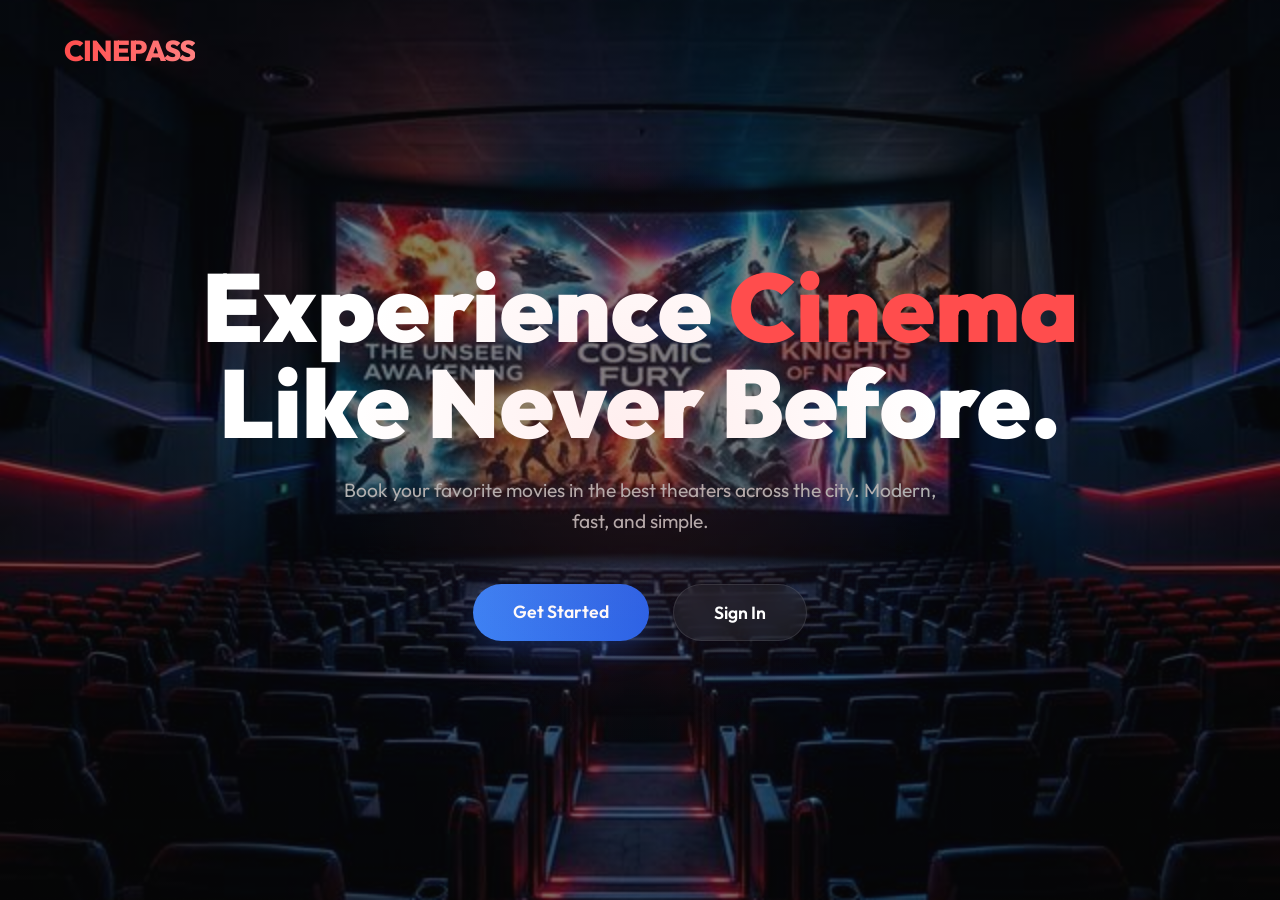
==== frontend/home.html @ 852bf5f3 "Implement premium Movie Home Page and fix bcrypt password length limit" ====
<!DOCTYPE html>
<html lang="en">
<head>
    <meta charset="UTF-8">
    <meta name="viewport" content="width=device-width, initial-scale=1.0">
    <title>Home | CinePass</title>
    <link rel="preconnect" href="https://fonts.googleapis.com">
    <link rel="preconnect" href="https://fonts.gstatic.com" crossorigin>
    <link href="https://fonts.googleapis.com/css2?family=Outfit:wght@400;600;800;900&display=swap" rel="stylesheet">
    <link rel="stylesheet" href="styles.css">
    <style>
        .home-container {
            padding: 2rem 5%;
            margin-top: 80px;
        }
        .main-banner {
            width: 100%;
            height: 450px;
            border-radius: 24px;
            background: linear-gradient(rgba(0,0,0,0.3), rgba(0,0,0,0.7)), url('movie_hero_background_1774341535035.png');
            background-size: cover;
            background-position: center;
            display: flex;
            flex-direction: column;
            justify-content: flex-end;
            padding: 3rem;
            margin-bottom: 3rem;
            box-shadow: 0 20px 50px rgba(0,0,0,0.4);
        }
        .banner-content h2 {
            font-size: 3.5rem;
            margin-bottom: 1rem;
            font-weight: 800;
        }
        .banner-content p {
            font-size: 1.2rem;
            color: var(--text-dim);
            max-width: 600px;
            margin-bottom: 2rem;
        }
        .section-title {
            font-size: 2rem;
            margin-bottom: 2rem;
            display: flex;
            justify-content: space-between;
            align-items: center;
        }
        .movie-grid {
            display: grid;
            grid-template-columns: repeat(auto-fill, minmax(220px, 1fr));
            gap: 2rem;
        }
        .movie-card {
            background: var(--card-bg);
            border-radius: 16px;
            overflow: hidden;
            border: 1px solid var(--glass-border);
            transition: all 0.3s ease;
        }
        .movie-card:hover {
            transform: translateY(-10px);
            border-color: var(--primary);
        }
        .movie-poster {
            width: 100%;
            height: 320px;
            background: #1a1a1c;
            display: flex;
            justify-content: center;
            align-items: center;
            font-size: 0.9rem;
            color: var(--text-dim);
        }
        .movie-info {
            padding: 1.2rem;
        }
        .movie-info h3 {
            font-size: 1.1rem;
            margin-bottom: 0.5rem;
        }
        .movie-meta {
            display: flex;
            justify-content: space-between;
            font-size: 0.9rem;
            color: var(--text-dim);
            margin-bottom: 1rem;
        }
        .tag {
            background: rgba(255, 77, 77, 0.1);
            color: var(--primary);
            padding: 2px 8px;
            border-radius: 4px;
            font-size: 0.8rem;
        }
    </style>
</head>
<body>
    <nav class="navbar" style="background: rgba(10, 10, 12, 0.8); backdrop-filter: blur(10px); position: fixed; top: 0;">
        <div class="logo">CINEPASS</div>
        <div style="display: flex; align-items: center; gap: 2rem;">
            <div id="userInfo" style="font-weight: 600;"></div>
            <a href="#" class="btn btn-secondary" onclick="logout()" style="padding: 0.6rem 1.5rem; font-size: 0.9rem;">Logout</a>
        </div>
    </nav>

    <div class="home-container">
        <div class="main-banner">
            <div class="banner-content">
                <span class="tag" style="font-size: 1rem; padding: 4px 12px; margin-bottom: 1rem; display: inline-block;">FEATURED</span>
                <h2>Avatar: The Way of Water</h2>
                <p>Return to the world of Pandora in this breathtaking visual spectacle from James Cameron.</p>
                <a href="#" class="btn btn-primary" style="padding: 0.8rem 2rem;">Watch Trailer</a>
            </div>
        </div>

        <section>
            <div class="section-title">
                <span>Now Showing</span>
                <a href="#" style="color: var(--primary); font-size: 1rem; text-decoration: none;">View All</a>
            </div>
            <div class="movie-grid">
                <!-- Movie Cards -->
                <div class="movie-card">
                    <div class="movie-poster">John Wick 4 Poster</div>
                    <div class="movie-info">
                        <h3>John Wick: Chapter 4</h3>
                        <div class="movie-meta">
                            <span>Action / Thriller</span>
                            <span style="color: #ffc107;">★ 4.8</span>
                        </div>
                        <a href="#" class="btn btn-primary" style="width: 100%; text-align: center; display: block; padding: 0.6rem;">Book Now</a>
                    </div>
                </div>
                <!-- Add 3 more for demo -->
                <div class="movie-card">
                    <div class="movie-poster">Interstellar Poster</div>
                    <div class="movie-info">
                        <h3>Interstellar</h3>
                        <div class="movie-meta">
                            <span>Sci-Fi / Drama</span>
                            <span style="color: #ffc107;">★ 4.9</span>
                        </div>
                        <a href="#" class="btn btn-primary" style="width: 100%; text-align: center; display: block; padding: 0.6rem;">Book Now</a>
                    </div>
                </div>
                <div class="movie-card">
                    <div class="movie-poster">Oppenheimer Poster</div>
                    <div class="movie-info">
                        <h3>Oppenheimer</h3>
                        <div class="movie-meta">
                            <span>Biography / History</span>
                            <span style="color: #ffc107;">★ 4.7</span>
                        </div>
                        <a href="#" class="btn btn-primary" style="width: 100%; text-align: center; display: block; padding: 0.6rem;">Book Now</a>
                    </div>
                </div>
                <div class="movie-card">
                    <div class="movie-poster">The Dark Knight Poster</div>
                    <div class="movie-info">
                        <h3>The Dark Knight</h3>
                        <div class="movie-meta">
                            <span>Action / Crime</span>
                            <span style="color: #ffc107;">★ 4.9</span>
                        </div>
                        <a href="#" class="btn btn-primary" style="width: 100%; text-align: center; display: block; padding: 0.6rem;">Book Now</a>
                    </div>
                </div>
            </div>
        </section>
    </div>

    <script>
        const user = JSON.parse(localStorage.getItem('user'));
        if (!user) {
            window.location.href = 'index.html';
        } else {
            document.getElementById('userInfo').innerText = `Hey, ${user.username}! ✨`;
        }

        function logout() {
            localStorage.removeItem('user');
            window.location.href = 'index.html';
        }
    </script>
</body>
</html>
---- frontend/styles.css ----
:root {
    --primary: #ff4d4d;
    --primary-hover: #ff1a1a;
    --bg-dark: #0a0a0c;
    --card-bg: rgba(255, 255, 255, 0.05);
    --text-main: #ffffff;
    --text-dim: #b0b0b0;
    --glass-border: rgba(255, 255, 255, 0.1);
}

* {
    margin: 0;
    padding: 0;
    box-sizing: border-box;
    font-family: 'Outfit', 'Inter', sans-serif;
}

body {
    background: #0a0a0c;
    color: var(--text-main);
    overflow-x: hidden;
    font-family: 'Outfit', 'Inter', sans-serif;
}

.hero {
    height: 100vh;
    display: flex;
    flex-direction: column;
    justify-content: center;
    align-items: center;
    text-align: center;
    padding: 0 10%;
    position: relative;
    background: linear-gradient(rgba(10, 10, 12, 0.5), rgba(10, 10, 12, 0.5)), url('bg.png');
    background-size: cover;
    background-position: center;
    background-attachment: fixed;
}

.navbar {
    display: flex;
    justify-content: space-between;
    align-items: center;
    padding: 2rem 5%;
    position: absolute;
    width: 100%;
    z-index: 100;
}

.logo {
    font-size: 1.8rem;
    font-weight: 800;
    letter-spacing: -1px;
    background: linear-gradient(to right, #ff4d4d, #ff8080);
    -webkit-background-clip: text;
    background-clip: text;
    -webkit-text-fill-color: transparent;
}

.hero-content {
    text-align: center;
    max-width: 800px;
    padding: 2rem;
    z-index: 1;
}

.hero::before {
    content: "";
    position: absolute;
    top: 50%;
    left: 50%;
    transform: translate(-50%, -50%);
    width: 600px;
    height: 600px;
    background: radial-gradient(circle, rgba(255, 77, 77, 0.1), transparent 70%);
    pointer-events: none;
}

h1 {
    font-size: clamp(3rem, 10vw, 6rem);
    font-weight: 900;
    line-height: 1;
    margin-bottom: 1.5rem;
    max-width: 900px;
}

h1 span {
    color: var(--primary);
}

.hero p {
    font-size: 1.2rem;
    color: var(--text-dim);
    max-width: 600px;
    margin-bottom: 3rem;
    line-height: 1.6;
}

.btn-group {
    display: flex;
    gap: 1.5rem;
}

.btn {
    padding: 1rem 2.5rem;
    border-radius: 100px;
    font-size: 1.1rem;
    font-weight: 600;
    text-decoration: none;
    transition: all 0.3s cubic-bezier(0.4, 0, 0.2, 1);
    cursor: pointer;
}

.btn-primary {
    background: var(--primary);
    color: white;
    border: none;
    box-shadow: 0 10px 30px rgba(255, 77, 77, 0.3);
}

.btn-primary:hover {
    background: var(--primary-hover);
    transform: translateY(-3px);
    box-shadow: 0 15px 40px rgba(255, 77, 77, 0.4);
}

.btn-secondary {
    background: var(--card-bg);
    color: white;
    border: 1px solid var(--glass-border);
    backdrop-filter: blur(10px);
}

.btn-secondary:hover {
    background: rgba(255, 255, 255, 0.1);
    transform: translateY(-3px);
}

.btn-signup {
    background: linear-gradient(to right, #3b82f6, #2563eb);
    color: white;
    border: none;
    box-shadow: 0 10px 30px rgba(37, 99, 235, 0.3);
}

.btn-signup:hover {
    background: linear-gradient(to right, #2563eb, #1d4ed8);
    transform: translateY(-3px);
    box-shadow: 0 15px 40px rgba(37, 99, 235, 0.4);
}

/* Modal Styling */
.modal-overlay {
    position: fixed;
    top: 0;
    left: 0;
    width: 100%;
    height: 100%;
    background: rgba(0, 0, 0, 0.8);
    backdrop-filter: blur(15px);
    display: none;
    justify-content: center;
    align-items: center;
    z-index: 1000;
}

.modal-content {
    background: #121214;
    padding: 3rem;
    border-radius: 24px;
    width: 100%;
    max-width: 450px;
    border: 1px solid var(--glass-border);
    position: relative;
    box-shadow: 0 40px 100px rgba(0, 0, 0, 0.5);
}

.modal-content h2 {
    font-size: 2rem;
    margin-bottom: 2rem;
}

.form-group {
    margin-bottom: 1.5rem;
}

.form-group label {
    display: block;
    margin-bottom: 0.5rem;
    font-size: 0.9rem;
    color: var(--text-dim);
}

.form-group input {
    width: 100%;
    padding: 1rem;
    background: #1a1a1c;
    border: 1px solid var(--glass-border);
    border-radius: 12px;
    color: white;
    font-size: 1rem;
    outline: none;
    transition: border-color 0.3s;
}

.form-group input:focus {
    border-color: var(--primary);
}

.close-modal {
    position: absolute;
    top: 1.5rem;
    right: 1.5rem;
    font-size: 1.5rem;
    cursor: pointer;
    color: var(--text-dim);
}
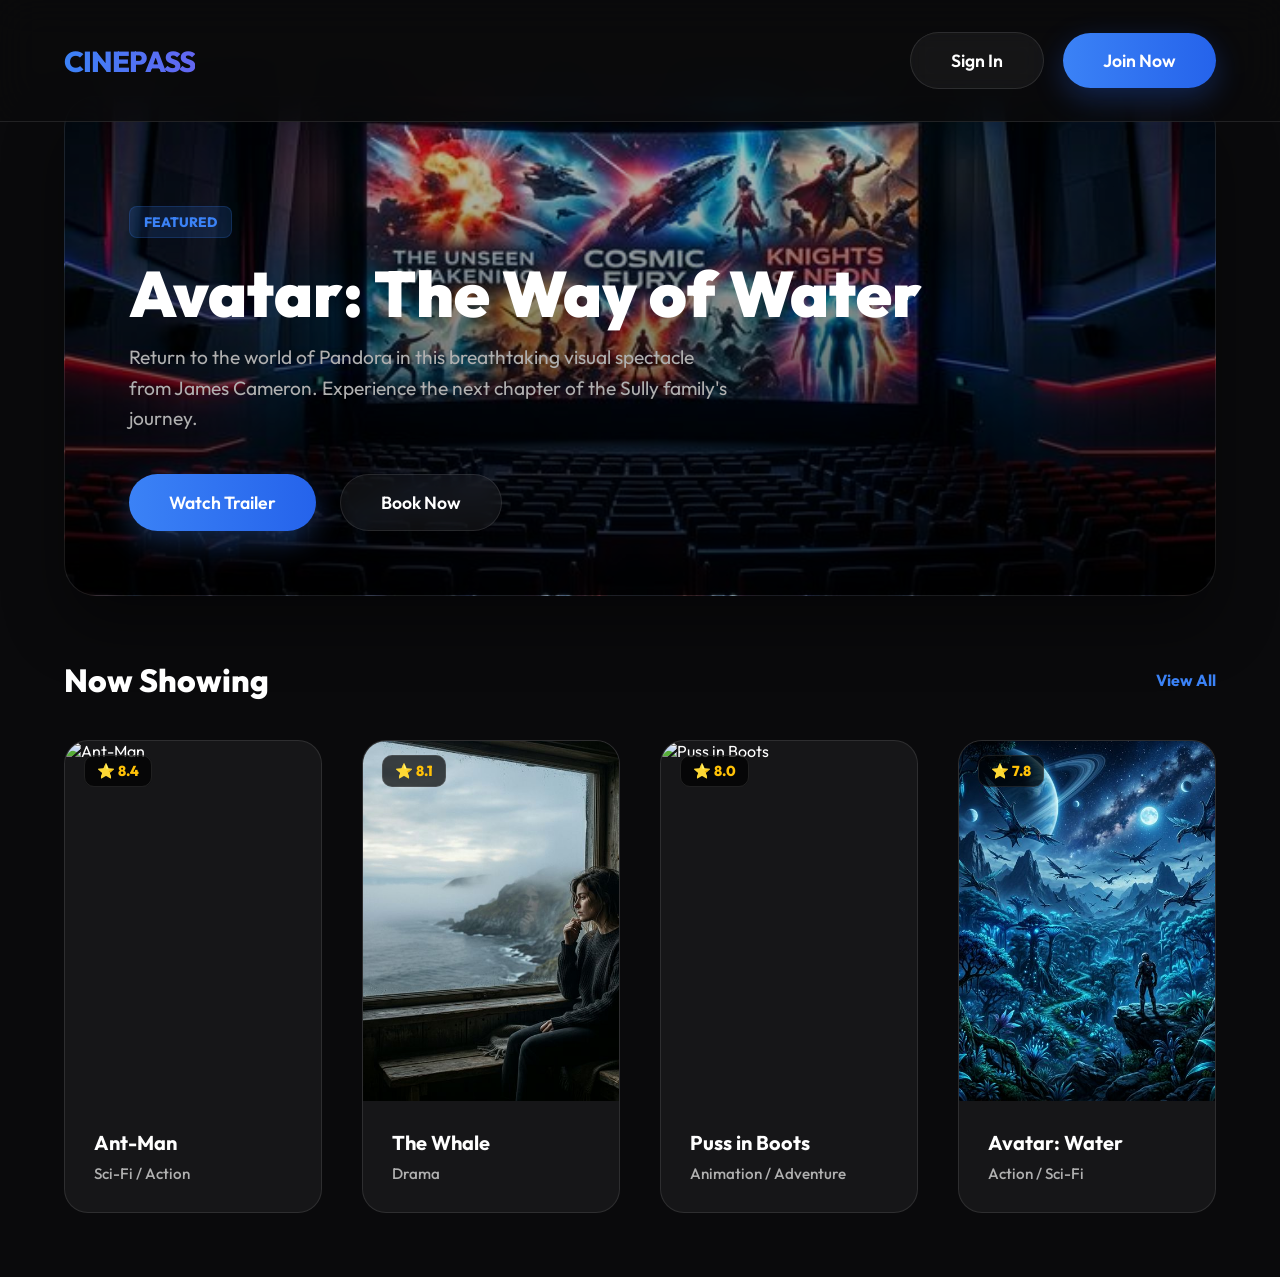
==== commit 4f60a8bb: "Fix missing pictures in home.html and unify cinematic theme" ====
--- a/frontend/home.html
+++ b/frontend/home.html
@@ -17,7 +17,7 @@
             width: 100%;
             height: 450px;
             border-radius: 24px;
-            background: linear-gradient(rgba(0,0,0,0.3), rgba(0,0,0,0.7)), url('movie_hero_background_1774341535035.png');
+            background: linear-gradient(rgba(0,0,0,0.3), rgba(0,0,0,0.7)), url('bg.png');
             background-size: cover;
             background-position: center;
             display: flex;
@@ -121,7 +121,9 @@
             <div class="movie-grid">
                 <!-- Movie Cards -->
                 <div class="movie-card">
-                    <div class="movie-poster">John Wick 4 Poster</div>
+                    <div class="movie-poster">
+                        <img src="https://images.unsplash.com/photo-1626814026160-2237a95fc5a0?auto=format&fit=crop&q=80&w=800" alt="John Wick" style="width:100%; height:100%; object-fit:cover;">
+                    </div>
                     <div class="movie-info">
                         <h3>John Wick: Chapter 4</h3>
                         <div class="movie-meta">
@@ -131,9 +133,10 @@
                         <a href="#" class="btn btn-primary" style="width: 100%; text-align: center; display: block; padding: 0.6rem;">Book Now</a>
                     </div>
                 </div>
-                <!-- Add 3 more for demo -->
                 <div class="movie-card">
-                    <div class="movie-poster">Interstellar Poster</div>
+                    <div class="movie-poster">
+                        <img src="img/poster_interstellar.png" alt="Interstellar" style="width:100%; height:100%; object-fit:cover;">
+                    </div>
                     <div class="movie-info">
                         <h3>Interstellar</h3>
                         <div class="movie-meta">
@@ -144,7 +147,9 @@
                     </div>
                 </div>
                 <div class="movie-card">
-                    <div class="movie-poster">Oppenheimer Poster</div>
+                    <div class="movie-poster">
+                        <img src="https://images.unsplash.com/photo-1461360228754-6e81c478c882?auto=format&fit=crop&q=80&w=800" alt="Oppenheimer" style="width:100%; height:100%; object-fit:cover;">
+                    </div>
                     <div class="movie-info">
                         <h3>Oppenheimer</h3>
                         <div class="movie-meta">
@@ -155,7 +160,9 @@
                     </div>
                 </div>
                 <div class="movie-card">
-                    <div class="movie-poster">The Dark Knight Poster</div>
+                    <div class="movie-poster">
+                        <img src="https://images.unsplash.com/photo-1531259683007-016a7b628fc3?auto=format&fit=crop&q=80&w=800" alt="The Dark Knight" style="width:100%; height:100%; object-fit:cover;">
+                    </div>
                     <div class="movie-info">
                         <h3>The Dark Knight</h3>
                         <div class="movie-meta">
--- a/frontend/styles.css
+++ b/frontend/styles.css
@@ -1,11 +1,13 @@
 :root {
-    --primary: #ff4d4d;
-    --primary-hover: #ff1a1a;
+    --primary: #3b82f6;
+    --primary-hover: #2563eb;
+    --secondary: #6366f1;
     --bg-dark: #0a0a0c;
     --card-bg: rgba(255, 255, 255, 0.05);
     --text-main: #ffffff;
     --text-dim: #b0b0b0;
     --glass-border: rgba(255, 255, 255, 0.1);
+    --blue-glow: rgba(59, 130, 246, 0.3);
 }
 
 * {
@@ -51,7 +53,7 @@
     font-size: 1.8rem;
     font-weight: 800;
     letter-spacing: -1px;
-    background: linear-gradient(to right, #ff4d4d, #ff8080);
+    background: linear-gradient(to right, #3b82f6, #6366f1);
     -webkit-background-clip: text;
     background-clip: text;
     -webkit-text-fill-color: transparent;
@@ -72,7 +74,7 @@
     transform: translate(-50%, -50%);
     width: 600px;
     height: 600px;
-    background: radial-gradient(circle, rgba(255, 77, 77, 0.1), transparent 70%);
+    background: radial-gradient(circle, rgba(59, 130, 246, 0.1), transparent 70%);
     pointer-events: none;
 }
 
@@ -112,16 +114,16 @@
 }
 
 .btn-primary {
-    background: var(--primary);
+    background: linear-gradient(to right, #3b82f6, #2563eb);
     color: white;
     border: none;
-    box-shadow: 0 10px 30px rgba(255, 77, 77, 0.3);
+    box-shadow: 0 10px 30px var(--blue-glow);
 }
 
 .btn-primary:hover {
-    background: var(--primary-hover);
+    background: linear-gradient(to right, #2563eb, #1d4ed8);
     transform: translateY(-3px);
-    box-shadow: 0 15px 40px rgba(255, 77, 77, 0.4);
+    box-shadow: 0 15px 40px rgba(59, 130, 246, 0.4);
 }
 
 .btn-secondary {
@@ -173,6 +175,12 @@
     border: 1px solid var(--glass-border);
     position: relative;
     box-shadow: 0 40px 100px rgba(0, 0, 0, 0.5);
+    animation: modalShow 0.4s cubic-bezier(0.16, 1, 0.3, 1);
+}
+
+@keyframes modalShow {
+    from { opacity: 0; transform: translateY(20px) scale(0.95); }
+    to { opacity: 1; transform: translateY(0) scale(1); }
 }
 
 .modal-content h2 {
@@ -207,11 +215,173 @@
     border-color: var(--primary);
 }
 
-.close-modal {
+/* Home Container */
+.home-container {
+    padding: 6rem 5% 4rem;
+}
+
+/* Main Banner */
+.main-banner {
+    width: 100%;
+    height: 500px;
+    border-radius: 32px;
+    background: linear-gradient(rgba(0,0,0,0.2), rgba(0,0,0,0.8)), url('bg.png');
+    background-size: cover;
+    background-position: center;
+    display: flex;
+    flex-direction: column;
+    justify-content: flex-end;
+    padding: 4rem;
+    margin-bottom: 4rem;
+    border: 1px solid var(--glass-border);
+    box-shadow: 0 30px 60px rgba(0, 0, 0, 0.4);
+}
+
+.banner-content h1 {
+    font-size: 4rem;
+    margin-bottom: 1rem;
+    font-weight: 900;
+}
+
+.banner-content p {
+    font-size: 1.2rem;
+    color: var(--text-dim);
+    max-width: 600px;
+    margin-bottom: 2.5rem;
+    line-height: 1.6;
+}
+
+.banner-btns {
+    display: flex;
+    gap: 1.5rem;
+}
+
+.badge {
+    background: rgba(59, 130, 246, 0.15);
+    color: var(--primary);
+    padding: 6px 14px;
+    border-radius: 8px;
+    font-size: 0.85rem;
+    font-weight: 800;
+    margin-bottom: 1.5rem;
+    display: inline-block;
+    border: 1px solid rgba(59, 130, 246, 0.2);
+}
+
+/* Movie Grid */
+.movie-grid-section {
+    margin-top: 2rem;
+}
+
+.section-header {
+    display: flex;
+    justify-content: space-between;
+    align-items: center;
+    margin-bottom: 2.5rem;
+}
+
+.section-header h2 {
+    font-size: 2rem;
+    font-weight: 800;
+}
+
+.view-all {
+    color: var(--primary);
+    text-decoration: none;
+    font-weight: 700;
+    font-size: 1rem;
+    transition: all 0.3s;
+}
+
+.view-all:hover {
+    color: white;
+    transform: translateX(5px);
+}
+
+.movie-grid {
+    display: grid;
+    grid-template-columns: repeat(auto-fill, minmax(250px, 1fr));
+    gap: 2.5rem;
+}
+
+.movie-card {
+    background: var(--card-bg);
+    border-radius: 24px;
+    overflow: hidden;
+    border: 1px solid var(--glass-border);
+    transition: all 0.4s cubic-bezier(0.16, 1, 0.3, 1);
+    cursor: pointer;
+}
+
+.movie-card:hover {
+    transform: translateY(-12px);
+    border-color: var(--primary);
+    box-shadow: 0 25px 50px rgba(0, 0, 0, 0.5);
+    background: rgba(255, 255, 255, 0.08);
+}
+
+.movie-poster {
+    width: 100%;
+    height: 360px;
+    position: relative;
+    overflow: hidden;
+}
+
+.movie-poster img {
+    width: 100%;
+    height: 100%;
+    object-fit: cover;
+    transition: transform 0.6s cubic-bezier(0.16, 1, 0.3, 1);
+}
+
+.movie-card:hover .movie-poster img {
+    transform: scale(1.08);
+}
+
+.poster-overlay {
     position: absolute;
-    top: 1.5rem;
-    right: 1.5rem;
-    font-size: 1.5rem;
-    cursor: pointer;
+    top: 1.2rem;
+    left: 1.2rem;
+    z-index: 2;
+}
+
+.rating {
+    background: rgba(0, 0, 0, 0.7);
+    backdrop-filter: blur(8px);
+    padding: 6px 12px;
+    border-radius: 10px;
+    font-weight: 800;
+    font-size: 0.9rem;
+    color: #ffc107;
+    border: 1px solid rgba(255, 255, 255, 0.1);
+}
+
+.movie-info {
+    padding: 1.8rem;
+}
+
+.movie-info h3 {
+    margin-bottom: 0.6rem;
+    font-size: 1.25rem;
+    font-weight: 700;
+}
+
+.movie-info p {
     color: var(--text-dim);
-}
+    font-size: 0.95rem;
+    font-weight: 500;
+}
+
+/* Nav links position */
+.nav-links {
+    display: flex;
+    gap: 1.2rem;
+    align-items: center;
+}
+
+.navbar {
+    background: rgba(10, 10, 12, 0.8);
+    backdrop-filter: blur(20px);
+    border-bottom: 1px solid var(--glass-border);
+    position: fixed;
+}
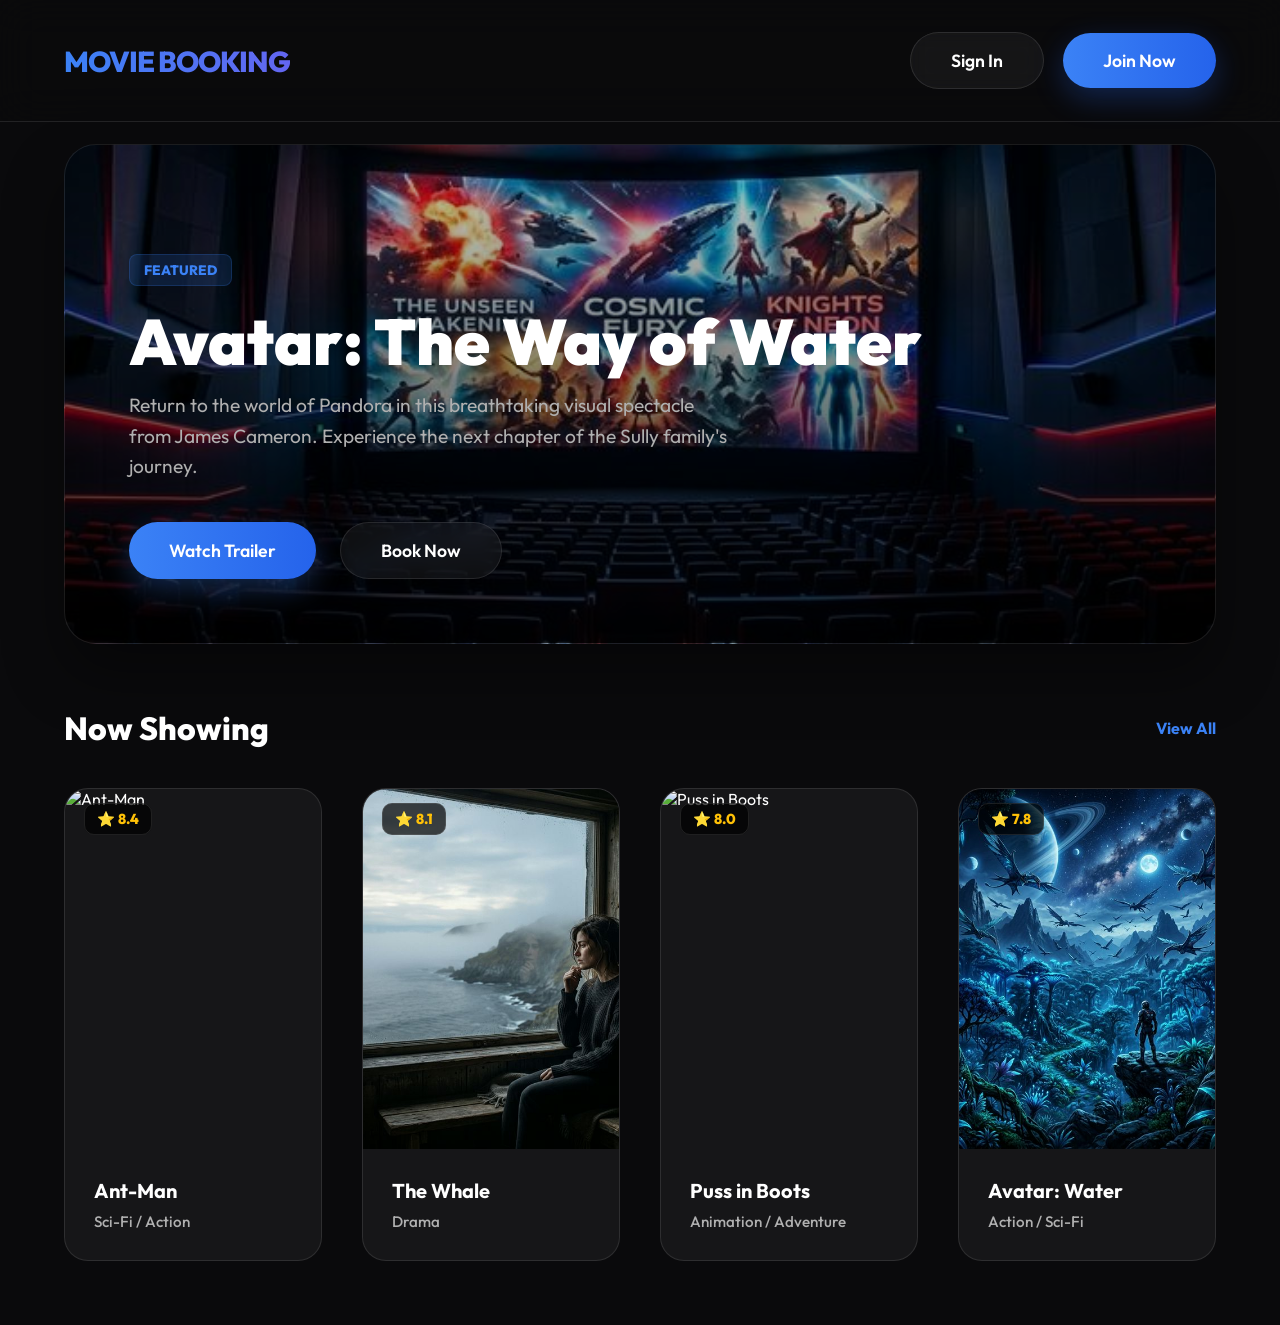
==== commit c95c5e9a: "Update styles and frontend files" ====
--- a/frontend/home.html
+++ b/frontend/home.html
@@ -3,7 +3,7 @@
 <head>
     <meta charset="UTF-8">
     <meta name="viewport" content="width=device-width, initial-scale=1.0">
-    <title>Home | CinePass</title>
+    <title>Home | Movie Booking</title>
     <link rel="preconnect" href="https://fonts.googleapis.com">
     <link rel="preconnect" href="https://fonts.gstatic.com" crossorigin>
     <link href="https://fonts.googleapis.com/css2?family=Outfit:wght@400;600;800;900&display=swap" rel="stylesheet">
@@ -49,6 +49,7 @@
             display: grid;
             grid-template-columns: repeat(auto-fill, minmax(220px, 1fr));
             gap: 2rem;
+            margin-bottom: 3rem;
         }
         .movie-card {
             background: var(--card-bg);
@@ -60,6 +61,7 @@
         .movie-card:hover {
             transform: translateY(-10px);
             border-color: var(--primary);
+            box-shadow: 0 20px 40px rgba(59, 130, 246, 0.15);
         }
         .movie-poster {
             width: 100%;
@@ -70,6 +72,16 @@
             align-items: center;
             font-size: 0.9rem;
             color: var(--text-dim);
+            overflow: hidden;
+        }
+        .movie-poster img {
+            width: 100%;
+            height: 100%;
+            object-fit: cover;
+            transition: transform 0.4s ease;
+        }
+        .movie-card:hover .movie-poster img {
+            transform: scale(1.05);
         }
         .movie-info {
             padding: 1.2rem;
@@ -92,11 +104,75 @@
             border-radius: 4px;
             font-size: 0.8rem;
         }
+        .section-divider {
+            border: none;
+            border-top: 1px solid var(--glass-border);
+            margin: 1rem 0 2rem;
+        }
+        /* Theatre Cards */
+        .theatre-grid {
+            display: grid;
+            grid-template-columns: repeat(auto-fill, minmax(340px, 1fr));
+            gap: 1.5rem;
+            margin-bottom: 3rem;
+        }
+        .theatre-card {
+            background: var(--card-bg);
+            border-radius: 16px;
+            padding: 1.5rem;
+            border: 1px solid var(--glass-border);
+            transition: all 0.3s ease;
+            display: flex;
+            gap: 1.2rem;
+            align-items: center;
+        }
+        .theatre-card:hover {
+            border-color: var(--primary);
+            background: rgba(255,255,255,0.06);
+            transform: translateY(-4px);
+            box-shadow: 0 12px 30px rgba(0,0,0,0.3);
+        }
+        .theatre-icon {
+            width: 56px;
+            height: 56px;
+            border-radius: 14px;
+            background: linear-gradient(135deg, rgba(59,130,246,0.15), rgba(99,102,241,0.15));
+            display: flex;
+            align-items: center;
+            justify-content: center;
+            font-size: 1.6rem;
+            flex-shrink: 0;
+            border: 1px solid rgba(59,130,246,0.1);
+        }
+        .theatre-details h3 {
+            font-size: 1.05rem;
+            font-weight: 700;
+            margin-bottom: 0.3rem;
+        }
+        .theatre-details .theatre-location {
+            font-size: 0.85rem;
+            color: var(--text-dim);
+            margin-bottom: 0.5rem;
+        }
+        .theatre-amenities {
+            display: flex;
+            gap: 0.5rem;
+            flex-wrap: wrap;
+        }
+        .amenity-tag {
+            background: rgba(59,130,246,0.08);
+            color: var(--primary);
+            padding: 3px 10px;
+            border-radius: 6px;
+            font-size: 0.72rem;
+            font-weight: 700;
+            border: 1px solid rgba(59,130,246,0.1);
+        }
     </style>
 </head>
 <body>
     <nav class="navbar" style="background: rgba(10, 10, 12, 0.8); backdrop-filter: blur(10px); position: fixed; top: 0;">
-        <div class="logo">CINEPASS</div>
+        <div class="logo">MOVIE BOOKING</div>
         <div style="display: flex; align-items: center; gap: 2rem;">
             <div id="userInfo" style="font-weight: 600;"></div>
             <a href="#" class="btn btn-secondary" onclick="logout()" style="padding: 0.6rem 1.5rem; font-size: 0.9rem;">Logout</a>
@@ -113,16 +189,16 @@
             </div>
         </div>
 
+        <!-- Now Showing -->
         <section>
             <div class="section-title">
-                <span>Now Showing</span>
-                <a href="#" style="color: var(--primary); font-size: 1rem; text-decoration: none;">View All</a>
+                <span>🎬 Now Showing</span>
             </div>
             <div class="movie-grid">
-                <!-- Movie Cards -->
-                <div class="movie-card">
-                    <div class="movie-poster">
-                        <img src="https://images.unsplash.com/photo-1626814026160-2237a95fc5a0?auto=format&fit=crop&q=80&w=800" alt="John Wick" style="width:100%; height:100%; object-fit:cover;">
+                <!-- Movie 1: John Wick -->
+                <div class="movie-card">
+                    <div class="movie-poster">
+                        <img src="https://images.unsplash.com/photo-1626814026160-2237a95fc5a0?auto=format&fit=crop&q=80&w=800" alt="John Wick">
                     </div>
                     <div class="movie-info">
                         <h3>John Wick: Chapter 4</h3>
@@ -130,12 +206,13 @@
                             <span>Action / Thriller</span>
                             <span style="color: #ffc107;">★ 4.8</span>
                         </div>
-                        <a href="#" class="btn btn-primary" style="width: 100%; text-align: center; display: block; padding: 0.6rem;">Book Now</a>
-                    </div>
-                </div>
-                <div class="movie-card">
-                    <div class="movie-poster">
-                        <img src="img/poster_interstellar.png" alt="Interstellar" style="width:100%; height:100%; object-fit:cover;">
+                        <a href="booking.html?title=John+Wick:+Chapter+4&genre=Action+/+Thriller&rating=4.8&poster=https://images.unsplash.com/photo-1626814026160-2237a95fc5a0?auto=format%26fit=crop%26q=80%26w=800&price=250" class="btn btn-primary" style="width: 100%; text-align: center; display: block; padding: 0.6rem;">Book Now</a>
+                    </div>
+                </div>
+                <!-- Movie 2: Interstellar -->
+                <div class="movie-card">
+                    <div class="movie-poster">
+                        <img src="img/poster_interstellar.png" alt="Interstellar">
                     </div>
                     <div class="movie-info">
                         <h3>Interstellar</h3>
@@ -143,12 +220,13 @@
                             <span>Sci-Fi / Drama</span>
                             <span style="color: #ffc107;">★ 4.9</span>
                         </div>
-                        <a href="#" class="btn btn-primary" style="width: 100%; text-align: center; display: block; padding: 0.6rem;">Book Now</a>
-                    </div>
-                </div>
-                <div class="movie-card">
-                    <div class="movie-poster">
-                        <img src="https://images.unsplash.com/photo-1461360228754-6e81c478c882?auto=format&fit=crop&q=80&w=800" alt="Oppenheimer" style="width:100%; height:100%; object-fit:cover;">
+                        <a href="booking.html?title=Interstellar&genre=Sci-Fi+/+Drama&rating=4.9&poster=img/poster_interstellar.png&price=200" class="btn btn-primary" style="width: 100%; text-align: center; display: block; padding: 0.6rem;">Book Now</a>
+                    </div>
+                </div>
+                <!-- Movie 3: Oppenheimer -->
+                <div class="movie-card">
+                    <div class="movie-poster">
+                        <img src="img/poster_oppenheimer.png" alt="Oppenheimer">
                     </div>
                     <div class="movie-info">
                         <h3>Oppenheimer</h3>
@@ -156,12 +234,13 @@
                             <span>Biography / History</span>
                             <span style="color: #ffc107;">★ 4.7</span>
                         </div>
-                        <a href="#" class="btn btn-primary" style="width: 100%; text-align: center; display: block; padding: 0.6rem;">Book Now</a>
-                    </div>
-                </div>
-                <div class="movie-card">
-                    <div class="movie-poster">
-                        <img src="https://images.unsplash.com/photo-1531259683007-016a7b628fc3?auto=format&fit=crop&q=80&w=800" alt="The Dark Knight" style="width:100%; height:100%; object-fit:cover;">
+                        <a href="booking.html?title=Oppenheimer&genre=Biography+/+History&rating=4.7&poster=img/poster_oppenheimer.png&price=220" class="btn btn-primary" style="width: 100%; text-align: center; display: block; padding: 0.6rem;">Book Now</a>
+                    </div>
+                </div>
+                <!-- Movie 4: The Dark Knight -->
+                <div class="movie-card">
+                    <div class="movie-poster">
+                        <img src="https://images.unsplash.com/photo-1531259683007-016a7b628fc3?auto=format&fit=crop&q=80&w=800" alt="The Dark Knight">
                     </div>
                     <div class="movie-info">
                         <h3>The Dark Knight</h3>
@@ -169,7 +248,200 @@
                             <span>Action / Crime</span>
                             <span style="color: #ffc107;">★ 4.9</span>
                         </div>
-                        <a href="#" class="btn btn-primary" style="width: 100%; text-align: center; display: block; padding: 0.6rem;">Book Now</a>
+                        <a href="booking.html?title=The+Dark+Knight&genre=Action+/+Crime&rating=4.9&poster=https://images.unsplash.com/photo-1531259683007-016a7b628fc3?auto=format%26fit=crop%26q=80%26w=800&price=200" class="btn btn-primary" style="width: 100%; text-align: center; display: block; padding: 0.6rem;">Book Now</a>
+                    </div>
+                </div>
+                <!-- Movie 5: Spider-Man -->
+                <div class="movie-card">
+                    <div class="movie-poster">
+                        <img src="img/poster_spiderman.png" alt="Spider-Man: Across the Spider-Verse">
+                    </div>
+                    <div class="movie-info">
+                        <h3>Spider-Man: Spider-Verse</h3>
+                        <div class="movie-meta">
+                            <span>Animation / Action</span>
+                            <span style="color: #ffc107;">★ 4.8</span>
+                        </div>
+                        <a href="booking.html?title=Spider-Man:+Across+the+Spider-Verse&genre=Animation+/+Action&rating=4.8&poster=img/poster_spiderman.png&price=280" class="btn btn-primary" style="width: 100%; text-align: center; display: block; padding: 0.6rem;">Book Now</a>
+                    </div>
+                </div>
+                <!-- Movie 6: Dune Part Two -->
+                <div class="movie-card">
+                    <div class="movie-poster">
+                        <img src="img/poster_dune.png" alt="Dune: Part Two">
+                    </div>
+                    <div class="movie-info">
+                        <h3>Dune: Part Two</h3>
+                        <div class="movie-meta">
+                            <span>Sci-Fi / Adventure</span>
+                            <span style="color: #ffc107;">★ 4.7</span>
+                        </div>
+                        <a href="booking.html?title=Dune:+Part+Two&genre=Sci-Fi+/+Adventure&rating=4.7&poster=img/poster_dune.png&price=300" class="btn btn-primary" style="width: 100%; text-align: center; display: block; padding: 0.6rem;">Book Now</a>
+                    </div>
+                </div>
+                <!-- Movie 7: Guardians of the Galaxy -->
+                <div class="movie-card">
+                    <div class="movie-poster">
+                        <img src="img/poster_guardians.png" alt="Guardians of the Galaxy Vol. 3">
+                    </div>
+                    <div class="movie-info">
+                        <h3>Guardians of the Galaxy 3</h3>
+                        <div class="movie-meta">
+                            <span>Action / Comedy</span>
+                            <span style="color: #ffc107;">★ 4.6</span>
+                        </div>
+                        <a href="booking.html?title=Guardians+of+the+Galaxy+Vol.+3&genre=Action+/+Comedy&rating=4.6&poster=img/poster_guardians.png&price=250" class="btn btn-primary" style="width: 100%; text-align: center; display: block; padding: 0.6rem;">Book Now</a>
+                    </div>
+                </div>
+                <!-- Movie 8: Barbie -->
+                <div class="movie-card">
+                    <div class="movie-poster">
+                        <img src="img/poster_barbie.png" alt="Barbie">
+                    </div>
+                    <div class="movie-info">
+                        <h3>Barbie</h3>
+                        <div class="movie-meta">
+                            <span>Comedy / Fantasy</span>
+                            <span style="color: #ffc107;">★ 4.5</span>
+                        </div>
+                        <a href="booking.html?title=Barbie&genre=Comedy+/+Fantasy&rating=4.5&poster=img/poster_barbie.png&price=220" class="btn btn-primary" style="width: 100%; text-align: center; display: block; padding: 0.6rem;">Book Now</a>
+                    </div>
+                </div>
+                <!-- Movie 9: Fast X -->
+                <div class="movie-card">
+                    <div class="movie-poster">
+                        <img src="img/poster_fastx.png" alt="Fast X">
+                    </div>
+                    <div class="movie-info">
+                        <h3>Fast X</h3>
+                        <div class="movie-meta">
+                            <span>Action / Thriller</span>
+                            <span style="color: #ffc107;">★ 4.3</span>
+                        </div>
+                        <a href="booking.html?title=Fast+X&genre=Action+/+Thriller&rating=4.3&poster=img/poster_fastx.png&price=250" class="btn btn-primary" style="width: 100%; text-align: center; display: block; padding: 0.6rem;">Book Now</a>
+                    </div>
+                </div>
+                <!-- Movie 10: Mission Impossible -->
+                <div class="movie-card">
+                    <div class="movie-poster">
+                        <img src="img/poster_mission.png" alt="Mission: Impossible">
+                    </div>
+                    <div class="movie-info">
+                        <h3>Mission: Impossible 7</h3>
+                        <div class="movie-meta">
+                            <span>Action / Adventure</span>
+                            <span style="color: #ffc107;">★ 4.6</span>
+                        </div>
+                        <a href="booking.html?title=Mission:+Impossible+7&genre=Action+/+Adventure&rating=4.6&poster=img/poster_mission.png&price=280" class="btn btn-primary" style="width: 100%; text-align: center; display: block; padding: 0.6rem;">Book Now</a>
+                    </div>
+                </div>
+                <!-- Movie 11: Toxic -->
+                <div class="movie-card">
+                    <div class="movie-poster">
+                        <img src="img/poster_toxic.png" alt="Toxic">
+                    </div>
+                    <div class="movie-info">
+                        <h3>Toxic</h3>
+                        <div class="movie-meta">
+                            <span>Action / Thriller</span>
+                            <span style="color: #ffc107;">★ 4.5</span>
+                        </div>
+                        <a href="booking.html?title=Toxic&genre=Action+/+Thriller&rating=4.5&poster=img/poster_toxic.png&price=300" class="btn btn-primary" style="width: 100%; text-align: center; display: block; padding: 0.6rem;">Book Now</a>
+                    </div>
+                </div>
+                <!-- Movie 12: Ramayan -->
+                <div class="movie-card">
+                    <div class="movie-poster">
+                        <img src="img/poster_ramayan.png" alt="Ramayan">
+                    </div>
+                    <div class="movie-info">
+                        <h3>Ramayan</h3>
+                        <div class="movie-meta">
+                            <span>Mythology / Epic</span>
+                            <span style="color: #ffc107;">★ 4.9</span>
+                        </div>
+                        <a href="booking.html?title=Ramayan&genre=Mythology+/+Epic&rating=4.9&poster=img/poster_ramayan.png&price=350" class="btn btn-primary" style="width: 100%; text-align: center; display: block; padding: 0.6rem;">Book Now</a>
+                    </div>
+                </div>
+            </div>
+        </section>
+
+        <!-- Theatres Section -->
+        <section style="margin-top: 1rem;">
+            <div class="section-title">
+                <span>🏛️ Popular Theatres</span>
+            </div>
+            <div class="theatre-grid">
+                <div class="theatre-card">
+                    <div class="theatre-icon">🎬</div>
+                    <div class="theatre-details">
+                        <h3>PVR Cinemas</h3>
+                        <div class="theatre-location">📍 Phoenix Mall, MG Road</div>
+                        <div class="theatre-amenities">
+                            <span class="amenity-tag">IMAX</span>
+                            <span class="amenity-tag">Dolby Atmos</span>
+                            <span class="amenity-tag">4 Screens</span>
+                        </div>
+                    </div>
+                </div>
+                <div class="theatre-card">
+                    <div class="theatre-icon">🎭</div>
+                    <div class="theatre-details">
+                        <h3>INOX Megaplex</h3>
+                        <div class="theatre-location">📍 Mantri Square, Malleshwaram</div>
+                        <div class="theatre-amenities">
+                            <span class="amenity-tag">4K Laser</span>
+                            <span class="amenity-tag">Recliner</span>
+                            <span class="amenity-tag">6 Screens</span>
+                        </div>
+                    </div>
+                </div>
+                <div class="theatre-card">
+                    <div class="theatre-icon">🎥</div>
+                    <div class="theatre-details">
+                        <h3>Cinepolis</h3>
+                        <div class="theatre-location">📍 Orion Mall, Rajajinagar</div>
+                        <div class="theatre-amenities">
+                            <span class="amenity-tag">3D</span>
+                            <span class="amenity-tag">VIP Lounge</span>
+                            <span class="amenity-tag">5 Screens</span>
+                        </div>
+                    </div>
+                </div>
+                <div class="theatre-card">
+                    <div class="theatre-icon">🎞️</div>
+                    <div class="theatre-details">
+                        <h3>Raj Mandir Cinema</h3>
+                        <div class="theatre-location">📍 Central Avenue, Jayanagar</div>
+                        <div class="theatre-amenities">
+                            <span class="amenity-tag">Premium</span>
+                            <span class="amenity-tag">Dolby 7.1</span>
+                            <span class="amenity-tag">3 Screens</span>
+                        </div>
+                    </div>
+                </div>
+                <div class="theatre-card">
+                    <div class="theatre-icon">🎦</div>
+                    <div class="theatre-details">
+                        <h3>Carnival Cinemas</h3>
+                        <div class="theatre-location">📍 City Centre, Koramangala</div>
+                        <div class="theatre-amenities">
+                            <span class="amenity-tag">IMAX</span>
+                            <span class="amenity-tag">4DX</span>
+                            <span class="amenity-tag">7 Screens</span>
+                        </div>
+                    </div>
+                </div>
+                <div class="theatre-card">
+                    <div class="theatre-icon">🎪</div>
+                    <div class="theatre-details">
+                        <h3>Miraj Cinemas</h3>
+                        <div class="theatre-location">📍 Forum Mall, Whitefield</div>
+                        <div class="theatre-amenities">
+                            <span class="amenity-tag">Gold Class</span>
+                            <span class="amenity-tag">Atmos</span>
+                            <span class="amenity-tag">4 Screens</span>
+                        </div>
                     </div>
                 </div>
             </div>
@@ -181,7 +453,7 @@
         if (!user) {
             window.location.href = 'index.html';
         } else {
-            document.getElementById('userInfo').innerText = `Hey, ${user.username}! ✨`;
+            document.getElementById('userInfo').innerText = 'Gudadesh,Devaraj,prashant,Vikas,santosh,veeresh';
         }
 
         function logout() {
--- a/frontend/styles.css
+++ b/frontend/styles.css
@@ -179,8 +179,15 @@
 }
 
 @keyframes modalShow {
-    from { opacity: 0; transform: translateY(20px) scale(0.95); }
-    to { opacity: 1; transform: translateY(0) scale(1); }
+    from {
+        opacity: 0;
+        transform: translateY(20px) scale(0.95);
+    }
+
+    to {
+        opacity: 1;
+        transform: translateY(0) scale(1);
+    }
 }
 
 .modal-content h2 {
@@ -225,7 +232,7 @@
     width: 100%;
     height: 500px;
     border-radius: 32px;
-    background: linear-gradient(rgba(0,0,0,0.2), rgba(0,0,0,0.8)), url('bg.png');
+    background: linear-gradient(rgba(0, 0, 0, 0.2), rgba(0, 0, 0, 0.8)), url('bg.png');
     background-size: cover;
     background-position: center;
     display: flex;
@@ -235,6 +242,7 @@
     margin-bottom: 4rem;
     border: 1px solid var(--glass-border);
     box-shadow: 0 30px 60px rgba(0, 0, 0, 0.4);
+    margin-top: 3rem;
 }
 
 .banner-content h1 {
@@ -384,4 +392,4 @@
     backdrop-filter: blur(20px);
     border-bottom: 1px solid var(--glass-border);
     position: fixed;
-}
+}
